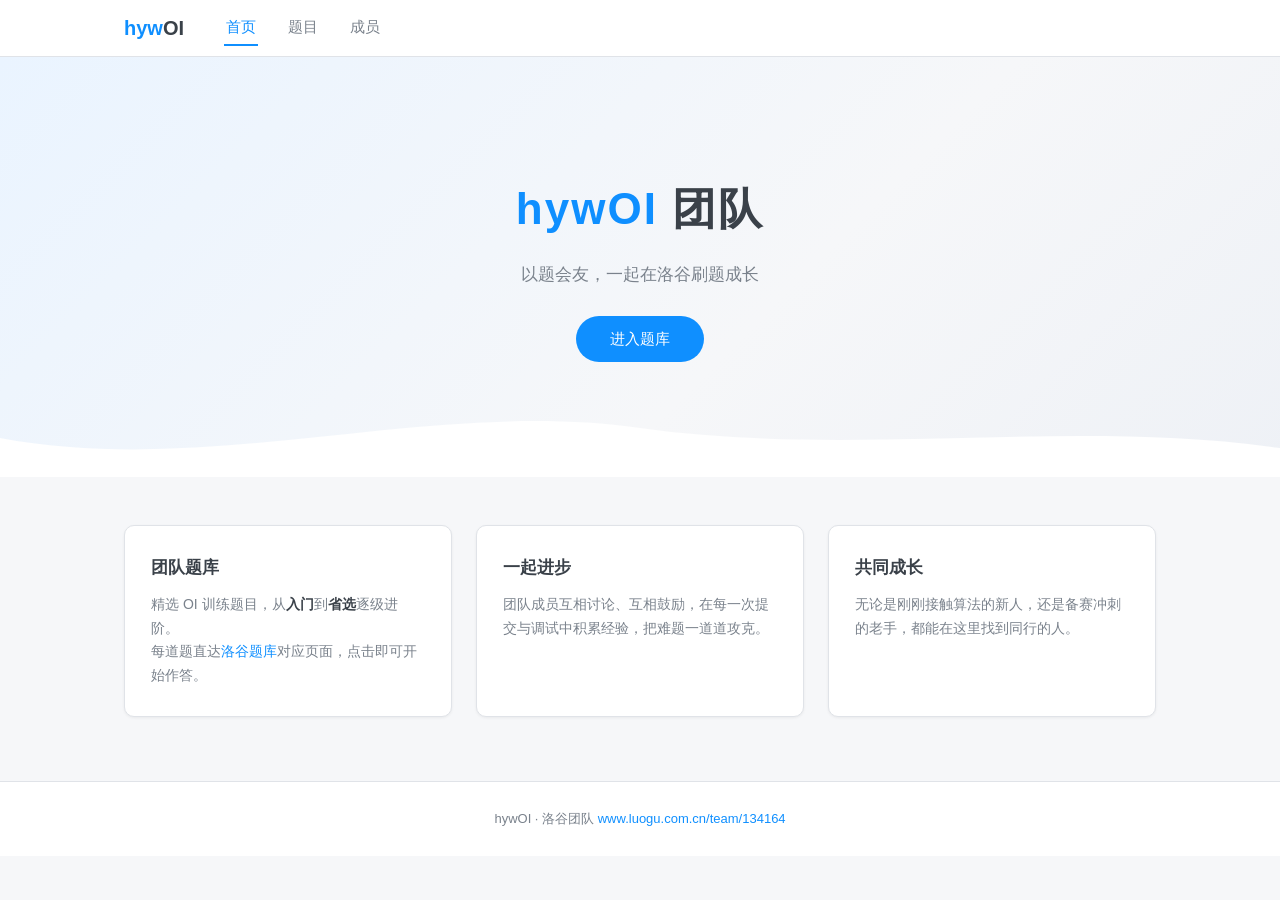
==== index.html @ 79683a5b "第一版代码上传" ====
<!DOCTYPE html>
<html lang="zh-CN">
<head>
<meta charset="UTF-8">
<meta name="viewport" content="width=device-width, initial-scale=1.0">
<title>hywOI - 洛谷团队</title>
<link rel="stylesheet" href="style.css">
</head>
<body>

<nav>
  <div class="nav-inner">
    <a class="logo" href="index.html">hyw<span>OI</span></a>
    <div class="nav-links">
      <a href="index.html" class="active">首页</a>
      <a href="problems/index.html">题目</a>
      <a href="members/index.html">成员</a>
    </div>
  </div>
</nav>

<!-- ═══════════ 首页 ═══════════ -->
<div class="hero">
  <div class="hero-inner">
    <h1><b>hywOI</b> 团队</h1>
    <p>以题会友，一起在洛谷刷题成长</p>
    <a class="go-btn" href="problems/index.html">进入题库</a>
  </div>
  <svg class="wave" viewBox="0 0 1440 80" preserveAspectRatio="none">
    <path d="M0,40 C240,80 480,0 720,30 C960,60 1200,20 1440,50 L1440,80 L0,80 Z" fill="#ffffff"></path>
  </svg>
</div>

<!-- 介绍卡片内容在 data.js 的 introCards 数组里用 Markdown 自定义 -->
<div class="intro" id="intro-cards"></div>

<footer>
  hywOI · 洛谷团队 <a href="https://www.luogu.com.cn/team/134164" target="_blank" rel="noopener">www.luogu.com.cn/team/134164</a>
</footer>

<script src="data.js"></script>
<script src="main.js"></script>
</body>
</html>
---- style.css ----
:root{
  --bg:#f6f7f9;
  --card:#ffffff;
  --border:#e0e3e8;
  --text:#3a4149;
  --text-light:#7a828c;
  --blue:#0f8fff;
  --blue-dark:#0b76d1;
  --shadow:0 1px 3px rgba(0,0,0,.06);
}
*{margin:0;padding:0;box-sizing:border-box;}
body{
  font-family:-apple-system,"Segoe UI","PingFang SC","Microsoft YaHei",sans-serif;
  background:var(--bg);color:var(--text);line-height:1.7;
}
a{color:var(--blue);text-decoration:none;}
a:hover{color:var(--blue-dark);}

/* ── 导航栏 ── */
nav{
  position:sticky;top:0;z-index:100;
  background:#fff;border-bottom:1px solid var(--border);
}
.nav-inner{
  max-width:1080px;margin:0 auto;padding:0 24px;
  display:flex;align-items:center;height:56px;gap:40px;
}
.logo{font-size:20px;font-weight:700;color:var(--blue);cursor:pointer;}
.logo span{color:var(--text);}
.logo b{color:var(--text);font-weight:700;}
.nav-links{display:flex;gap:28px;flex:1;}
.nav-links a{color:var(--text-light);font-size:15px;padding:4px 2px;border-bottom:2px solid transparent;}
.nav-links a.active{color:var(--blue);border-bottom-color:var(--blue);}
.nav-links a:hover{color:var(--blue);}

/* ── 首页 ── */
.hero{
  position:relative;
  height:420px;
  background:linear-gradient(135deg,#eaf4ff 0%,#f6f7f9 60%,#eef1f6 100%);
  overflow:hidden;
  display:flex;align-items:center;justify-content:center;
}
.hero-inner{text-align:center;position:relative;z-index:2;}
.hero h1{
  font-size:44px;font-weight:700;color:var(--text);
  letter-spacing:2px;margin-bottom:14px;
}
.hero h1 b{color:var(--blue);font-weight:700;}
.hero p{font-size:17px;color:var(--text-light);}
.hero .go-btn{
  display:inline-block;margin-top:26px;padding:10px 34px;
  background:var(--blue);color:#fff;border-radius:24px;font-size:15px;
  transition:background .2s;
}
.hero .go-btn:hover{background:var(--blue-dark);color:#fff;}
.hero svg.wave{position:absolute;bottom:-1px;left:0;width:100%;height:80px;z-index:1;}

.intro{
  max-width:1080px;margin:0 auto;padding:48px 24px 64px;
  display:grid;grid-template-columns:repeat(3,1fr);gap:24px;
}
.intro-card{
  background:var(--card);border:1px solid var(--border);border-radius:10px;
  padding:28px 26px;box-shadow:var(--shadow);
}
.intro-card h3{font-size:17px;margin-bottom:10px;color:var(--text);}
.intro-card p{font-size:14px;color:var(--text-light);}
/* Markdown 渲染出的介绍内容 */
.intro-md{font-size:14px;color:var(--text-light);}
.intro-md p{margin:0 0 8px;}
.intro-md p:last-child{margin-bottom:0;}
.intro-md h3{font-size:16px;color:var(--text);margin:4px 0 8px;}
.intro-md h4{font-size:14px;color:var(--text);margin:4px 0 8px;}
.intro-md ul{margin:0 0 8px;padding-left:20px;}
.intro-md a{color:var(--blue);}
.intro-md code{
  font-family:Consolas,monospace;font-size:13px;
  background:#eef1f6;border-radius:4px;padding:1px 5px;color:var(--text);
}
.intro-md strong{color:var(--text);}

/* ── 通用区块 ── */
.section{max-width:1080px;margin:0 auto;padding:40px 24px 72px;}
.section h2{font-size:24px;margin-bottom:6px;}
.section .sub{color:var(--text-light);font-size:14px;margin-bottom:28px;}

/* ── 题目列表 ── */
.problem-list{display:flex;flex-direction:column;gap:12px;}
.problem-item{
  display:flex;align-items:center;gap:16px;
  background:var(--card);border:1px solid var(--border);border-radius:8px;
  padding:16px 22px;box-shadow:var(--shadow);
  transition:transform .15s,box-shadow .15s;
}
.problem-item:hover{transform:translateY(-2px);box-shadow:0 4px 12px rgba(0,0,0,.08);}
.pid{
  font-family:Consolas,monospace;font-weight:700;color:var(--blue);
  background:#eaf4ff;padding:3px 10px;border-radius:5px;font-size:14px;white-space:nowrap;
}
.problem-item .p-title{flex:1;font-size:16px;}
.difficulty{font-size:12px;padding:2px 10px;border-radius:10px;white-space:nowrap;}
.diff-入门{background:#f0f9eb;color:#67c23a;}
.diff-普及−{background:#f0f9eb;color:#67c23a;}
.diff-普及{background:#e8f6ee;color:#40b26b;}
.diff-普及+{background:#fdf6ec;color:#e6a23c;}
.diff-提高{background:#fef0f0;color:#f56c6c;}
.diff-提高+{background:#fef0f0;color:#e05c5c;}
.diff-省选{background:#f4f0fb;color:#8e5cd9;}
.diff-NOI{background:#f4f0fb;color:#7c3fd4;}

/* ── 成员 ── */
.member-grid{display:grid;grid-template-columns:repeat(auto-fill,minmax(200px,1fr));gap:20px;}
.member-card{
  background:var(--card);border:1px solid var(--border);border-radius:10px;
  padding:26px 20px;text-align:center;cursor:pointer;box-shadow:var(--shadow);
  transition:transform .15s,box-shadow .15s;
}
.member-card:hover{transform:translateY(-3px);box-shadow:0 5px 14px rgba(0,0,0,.09);}
.avatar{
  width:72px;height:72px;border-radius:50%;margin:0 auto 14px;
  display:flex;align-items:center;justify-content:center;
  color:#fff;font-size:26px;font-weight:700;
}
.member-card .m-name{font-size:17px;font-weight:600;}
.member-card .m-role{font-size:13px;color:var(--text-light);margin-top:4px;}

/* ── 成员详情弹窗 ── */
.modal-mask{
  position:fixed;inset:0;background:rgba(0,0,0,.35);z-index:200;
  display:none;align-items:center;justify-content:center;
}
.modal-mask.open{display:flex;}
.modal{
  background:#fff;border-radius:12px;width:min(480px,90vw);
  padding:36px 34px;position:relative;box-shadow:0 10px 40px rgba(0,0,0,.18);
}
.modal .close{
  position:absolute;top:14px;right:18px;font-size:22px;color:var(--text-light);
  cursor:pointer;background:none;border:none;
}
.modal .close:hover{color:var(--text);}
.modal .avatar{margin-bottom:16px;}
.modal h3{font-size:20px;text-align:center;}
.modal .m-role{text-align:center;color:var(--text-light);font-size:14px;margin-bottom:16px;}
.modal .m-desc{font-size:14px;color:var(--text);white-space:pre-line;}
.modal .m-link{display:block;text-align:center;margin-top:18px;font-size:14px;}

footer{
  text-align:center;padding:26px;color:var(--text-light);font-size:13px;
  border-top:1px solid var(--border);background:#fff;
}
footer a{color:var(--blue);}

@media(max-width:720px){
  .intro{grid-template-columns:1fr;}
  .hero h1{font-size:32px;}
  .nav-inner{gap:16px;}
  .nav-links{gap:16px;}
}
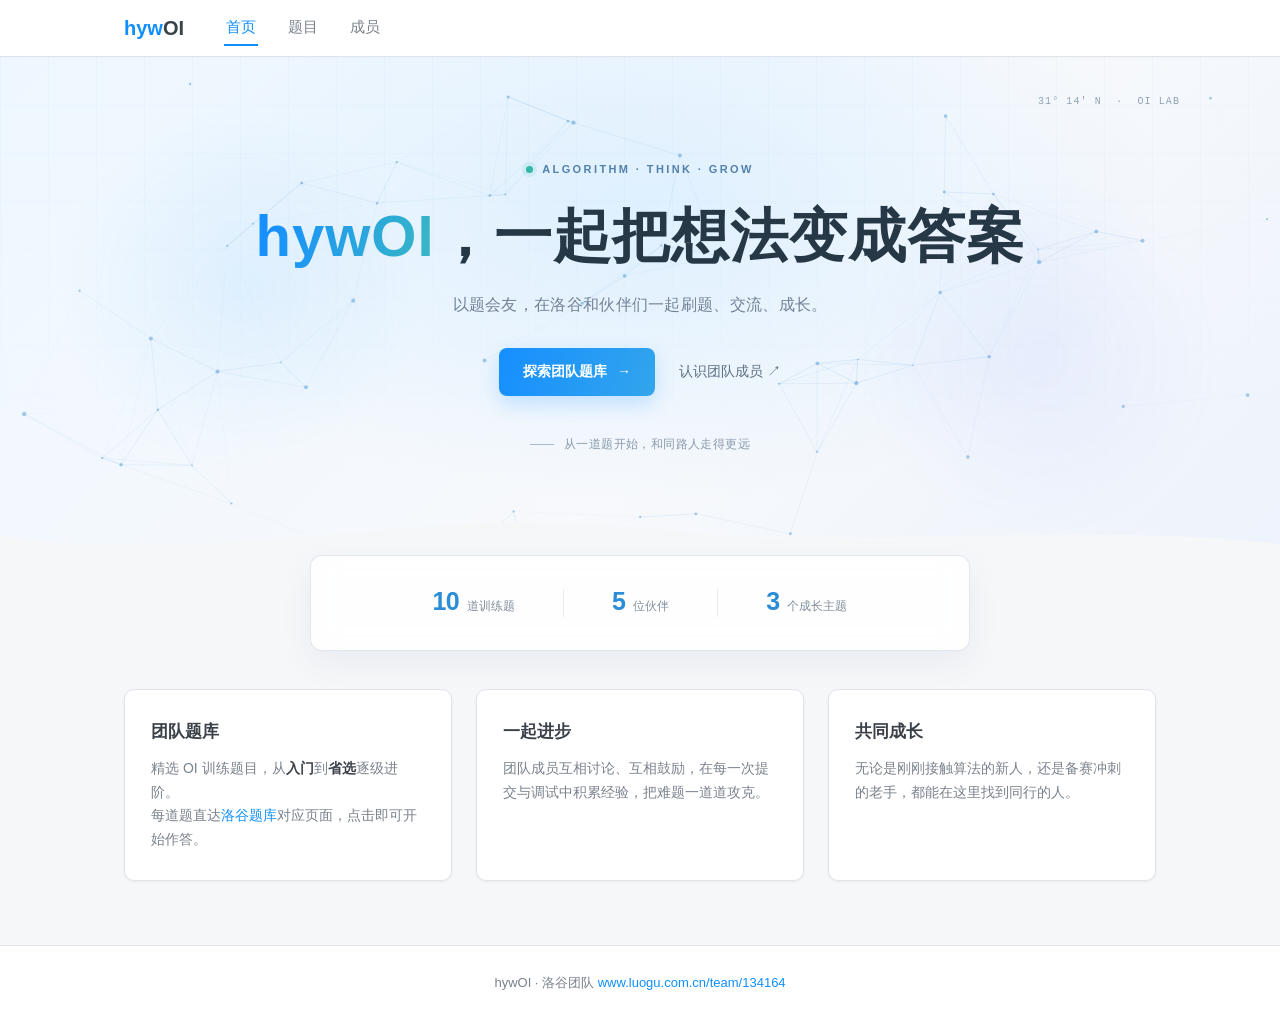
==== commit 9949086b: "优化界面" ====
--- a/index.html
+++ b/index.html
@@ -19,20 +19,37 @@
   </div>
 </nav>
 
-<!-- ═══════════ 首页 ═══════════ -->
-<div class="hero">
-  <div class="hero-inner">
-    <h1><b>hywOI</b> 团队</h1>
-    <p>以题会友，一起在洛谷刷题成长</p>
-    <a class="go-btn" href="problems/index.html">进入题库</a>
-  </div>
-  <svg class="wave" viewBox="0 0 1440 80" preserveAspectRatio="none">
-    <path d="M0,40 C240,80 480,0 720,30 C960,60 1200,20 1440,50 L1440,80 L0,80 Z" fill="#ffffff"></path>
-  </svg>
-</div>
+<main>
+  <section class="hero" aria-labelledby="hero-title">
+    <canvas class="hero-canvas" aria-hidden="true"></canvas>
+    <div class="hero-glow hero-glow-one" aria-hidden="true"></div>
+    <div class="hero-glow hero-glow-two" aria-hidden="true"></div>
+    <div class="hero-inner">
+      <span class="hero-kicker"><span class="kicker-dot"></span> ALGORITHM · THINK · GROW</span>
+      <h1 id="hero-title"><b>hywOI</b><span>，一起把想法变成答案</span></h1>
+      <p>以题会友，在洛谷和伙伴们一起刷题、交流、成长。</p>
+      <div class="hero-actions">
+        <a class="go-btn" href="problems/index.html">探索团队题库 <span aria-hidden="true">→</span></a>
+        <a class="hero-link" href="members/index.html">认识团队成员 <span aria-hidden="true">↗</span></a>
+      </div>
+      <div class="hero-note"><span class="note-line"></span> 从一道题开始，和同路人走得更远</div>
+    </div>
+    <div class="hero-coordinate" aria-hidden="true">31° 14′ N &nbsp;·&nbsp; OI LAB</div>
+    <svg class="wave" viewBox="0 0 1440 80" preserveAspectRatio="none" aria-hidden="true">
+      <path d="M0,40 C240,80 480,0 720,30 C960,60 1200,20 1440,50 L1440,80 L0,80 Z" fill="#f6f7f9"></path>
+    </svg>
+  </section>
 
-<!-- 介绍卡片内容在 data.js 的 introCards 数组里用 Markdown 自定义 -->
-<div class="intro" id="intro-cards"></div>
+  <section class="home-stats" aria-label="团队概览">
+    <div class="stat-item"><strong id="stat-problems">0</strong><span>道训练题</span></div>
+    <span class="stat-divider" aria-hidden="true"></span>
+    <div class="stat-item"><strong id="stat-members">0</strong><span>位伙伴</span></div>
+    <span class="stat-divider" aria-hidden="true"></span>
+    <div class="stat-item"><strong id="stat-topics">0</strong><span>个成长主题</span></div>
+  </section>
+
+  <div class="intro" id="intro-cards"></div>
+</main>
 
 <footer>
   hywOI · 洛谷团队 <a href="https://www.luogu.com.cn/team/134164" target="_blank" rel="noopener">www.luogu.com.cn/team/134164</a>
--- a/style.css
+++ b/style.css
@@ -36,28 +36,70 @@
 /* ── 首页 ── */
 .hero{
   position:relative;
-  height:420px;
-  background:linear-gradient(135deg,#eaf4ff 0%,#f6f7f9 60%,#eef1f6 100%);
+  min-height:510px;
+  background:
+    radial-gradient(ellipse at 50% 30%,rgba(220,239,255,.92),transparent 58%),
+    linear-gradient(135deg,#eef7ff 0%,#f7f9fc 58%,#edf3fc 100%);
   overflow:hidden;
   display:flex;align-items:center;justify-content:center;
 }
-.hero-inner{text-align:center;position:relative;z-index:2;}
+.hero::after{
+  content:"";position:absolute;inset:0;pointer-events:none;z-index:1;
+  background-image:linear-gradient(rgba(55,125,190,.035) 1px,transparent 1px),linear-gradient(90deg,rgba(55,125,190,.035) 1px,transparent 1px);
+  background-size:48px 48px;
+  mask-image:linear-gradient(to bottom,rgba(0,0,0,.8),transparent 88%);
+}
+.hero-canvas{position:absolute;inset:0;width:100%;height:100%;z-index:0;}
+.hero-glow{
+  position:absolute;width:380px;height:380px;border-radius:50%;filter:blur(2px);
+  pointer-events:none;z-index:0;opacity:.65;animation:glow-drift 12s ease-in-out infinite alternate;
+}
+.hero-glow-one{left:4%;top:8%;background:radial-gradient(circle,rgba(107,190,255,.19),transparent 68%);}
+.hero-glow-two{right:4%;bottom:4%;background:radial-gradient(circle,rgba(119,143,255,.14),transparent 68%);animation-delay:-6s;}
+.hero-inner{text-align:center;position:relative;z-index:2;padding:64px 24px 80px;max-width:900px;}
+.hero-kicker{
+  display:inline-flex;align-items:center;gap:9px;margin-bottom:20px;
+  color:#5281ac;font-size:11px;font-weight:700;letter-spacing:2.4px;
+}
+.kicker-dot{width:7px;height:7px;border-radius:50%;background:#32b8a6;box-shadow:0 0 0 4px rgba(50,184,166,.12);}
 .hero h1{
-  font-size:44px;font-weight:700;color:var(--text);
-  letter-spacing:2px;margin-bottom:14px;
-}
-.hero h1 b{color:var(--blue);font-weight:700;}
-.hero p{font-size:17px;color:var(--text-light);}
+  font-size:clamp(34px,5.2vw,58px);font-weight:750;color:#263746;
+  letter-spacing:1px;line-height:1.28;margin-bottom:18px;
+}
+.hero h1 b{
+  color:var(--blue);font-weight:750;
+  background:linear-gradient(110deg,#168fff 10%,#36b4c8 90%);
+  -webkit-background-clip:text;background-clip:text;-webkit-text-fill-color:transparent;
+}
+.hero h1 span{display:inline;}
+.hero p{font-size:16px;color:#718397;letter-spacing:.3px;}
+.hero-actions{display:flex;align-items:center;justify-content:center;gap:24px;margin-top:30px;}
 .hero .go-btn{
-  display:inline-block;margin-top:26px;padding:10px 34px;
-  background:var(--blue);color:#fff;border-radius:24px;font-size:15px;
-  transition:background .2s;
-}
-.hero .go-btn:hover{background:var(--blue-dark);color:#fff;}
-.hero svg.wave{position:absolute;bottom:-1px;left:0;width:100%;height:80px;z-index:1;}
+  display:inline-flex;align-items:center;gap:10px;padding:12px 24px;
+  background:linear-gradient(110deg,#168fff,#32a5ec);color:#fff;border-radius:8px;font-size:14px;font-weight:600;
+  box-shadow:0 8px 20px rgba(15,143,255,.2);transition:transform .2s,box-shadow .2s,background .2s;
+}
+.hero .go-btn:hover{background:linear-gradient(110deg,#0b76d1,#218bcf);color:#fff;transform:translateY(-2px);box-shadow:0 12px 24px rgba(15,143,255,.26);}
+.hero-link{font-size:14px;color:#5e7183;transition:color .2s;}
+.hero-link:hover{color:var(--blue-dark);}
+.hero-note{display:flex;align-items:center;justify-content:center;gap:10px;margin-top:38px;color:#8a9aaa;font-size:12px;letter-spacing:.4px;}
+.note-line{width:24px;height:1px;background:#a7bacb;}
+.hero-coordinate{position:absolute;right:max(28px,calc((100vw - 1080px)/2));top:38px;z-index:2;color:#8fa4b6;font:10px/1.4 Consolas,monospace;letter-spacing:1.1px;}
+.hero svg.wave{position:absolute;bottom:-1px;left:0;width:100%;height:64px;z-index:2;}
+
+.home-stats{
+  position:relative;z-index:3;display:flex;align-items:center;justify-content:center;gap:48px;
+  width:min(660px,calc(100% - 40px));min-height:96px;margin:-12px auto 0;padding:16px 24px;
+  background:rgba(255,255,255,.88);border:1px solid rgba(218,228,237,.85);border-radius:12px;
+  box-shadow:0 12px 32px rgba(55,92,125,.07);backdrop-filter:blur(14px);
+}
+.stat-item{display:flex;align-items:baseline;gap:8px;white-space:nowrap;}
+.stat-item strong{font-size:25px;line-height:1;font-weight:700;color:#2b8cd7;letter-spacing:-.7px;}
+.stat-item span{font-size:12px;color:#7e8d9b;}
+.stat-divider{width:1px;height:28px;background:#e6edf2;}
 
 .intro{
-  max-width:1080px;margin:0 auto;padding:48px 24px 64px;
+  max-width:1080px;margin:0 auto;padding:38px 24px 64px;
   display:grid;grid-template-columns:repeat(3,1fr);gap:24px;
 }
 .intro-card{
@@ -154,7 +196,26 @@
 
 @media(max-width:720px){
   .intro{grid-template-columns:1fr;}
-  .hero h1{font-size:32px;}
+  .hero{min-height:480px;}
+  .hero-inner{padding:60px 20px 76px;}
+  .hero h1{font-size:clamp(32px,8vw,42px);}
+  .hero h1 span{display:block;margin-top:5px;}
+  .hero-coordinate{top:22px;right:20px;font-size:9px;}
+  .hero-note{margin-top:30px;}
+  .home-stats{gap:20px;min-height:84px;padding:14px 12px;}
+  .stat-item{flex-direction:column;align-items:center;gap:4px;}
+  .stat-item strong{font-size:22px;}
+  .stat-item span{font-size:11px;}
+  .stat-divider{height:24px;}
   .nav-inner{gap:16px;}
   .nav-links{gap:16px;}
 }
+
+@keyframes glow-drift{
+  from{transform:translate3d(-12px,-8px,0) scale(.96);}
+  to{transform:translate3d(20px,12px,0) scale(1.05);}
+}
+
+@media(prefers-reduced-motion:reduce){
+  *,*::before,*::after{scroll-behavior:auto!important;animation-duration:.01ms!important;animation-iteration-count:1!important;transition-duration:.01ms!important;}
+}
